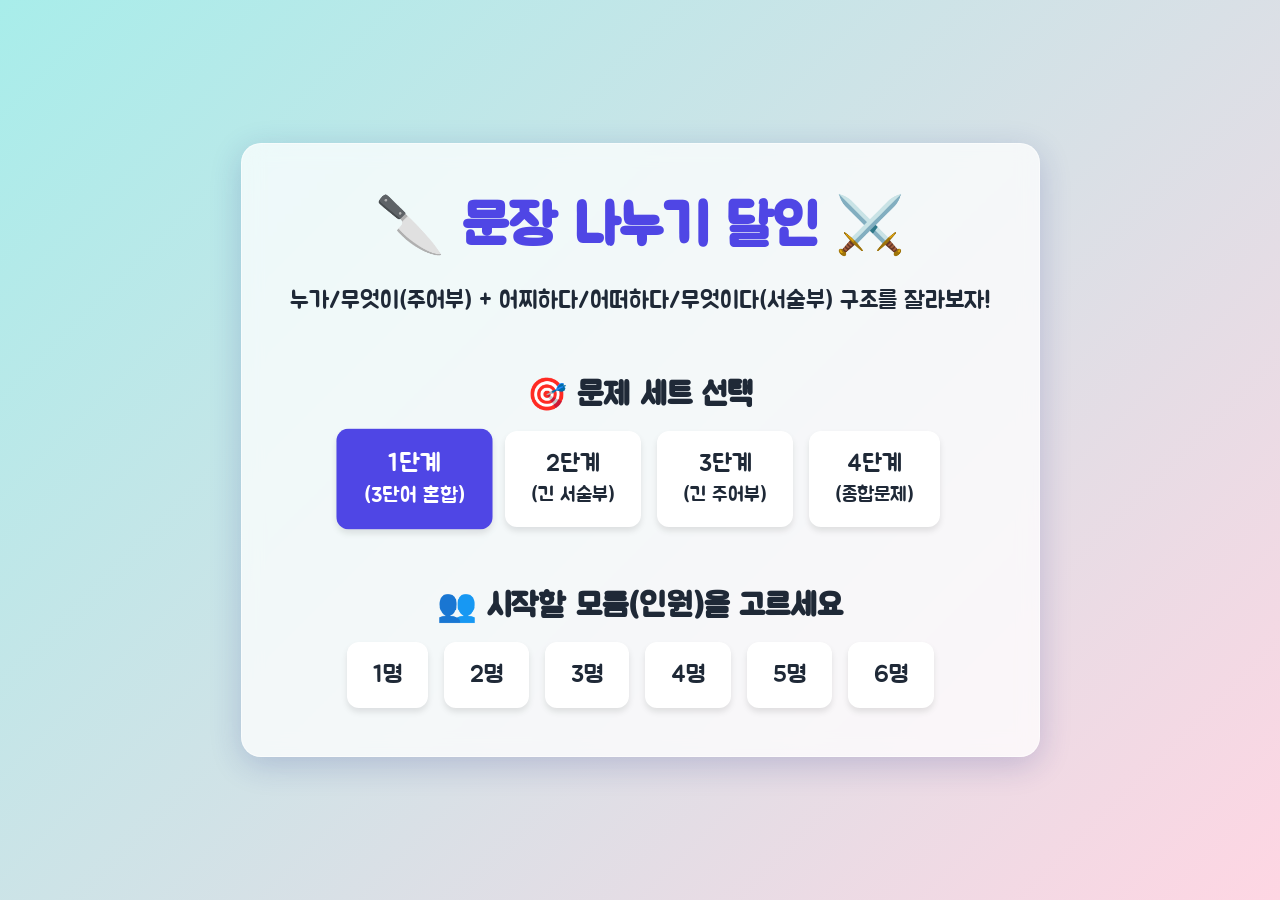
==== sentence-split-game/index.html @ d30c40f7 "Add sentence-split-game and word-game" ====
<!DOCTYPE html>
<html lang="ko">

<head>
    <meta charset="UTF-8">
    <meta name="viewport" content="width=device-width, initial-scale=1.0, maximum-scale=1.0, user-scalable=no">
    <title>문장 나누기 대결!</title>
    <link href="https://fonts.googleapis.com/css2?family=Jua&display=swap" rel="stylesheet">
    <link rel="stylesheet" href="style.css">
</head>

<body>
    <div id="start-screen" class="screen active">
        <div class="glass-panel">
            <h1>🔪 문장 나누기 달인 ⚔️</h1>
            <p>누가/무엇이(주어부) + 어찌하다/어떠하다/무엇이다(서술부) 구조를 잘라보자!</p>

            <div class="options-container">
                <div class="option-group">
                    <h2>🎯 문제 세트 선택</h2>
                    <div class="btn-group" id="level-btns">
                        <button class="level-btn active" data-level="1">1단계<br><small>(3단어 혼합)</small></button>
                        <button class="level-btn" data-level="2">2단계<br><small>(긴 서술부)</small></button>
                        <button class="level-btn" data-level="3">3단계<br><small>(긴 주어부)</small></button>
                        <button class="level-btn" data-level="4">4단계<br><small>(종합문제)</small></button>
                    </div>
                </div>

                <div class="option-group">
                    <h2>👥 시작할 모둠(인원)을 고르세요</h2>
                    <div class="btn-group" id="player-btns">
                        <button class="player-btn" data-players="1">1명</button>
                        <button class="player-btn" data-players="2">2명</button>
                        <button class="player-btn" data-players="3">3명</button>
                        <button class="player-btn" data-players="4">4명</button>
                        <button class="player-btn" data-players="5">5명</button>
                        <button class="player-btn" data-players="6">6명</button>
                    </div>
                </div>
            </div>
        </div>
    </div>

    <div id="game-screen" class="screen">
        <div class="header">
            <button id="btn-home" class="btn-small">🏠 처음으로</button>
            <div id="level-display" class="level-badge">1단계</div>
        </div>
        <div id="players-container" class="players-container"></div>
    </div>

    <div id="result-screen" class="screen">
        <div class="glass-panel result-panel">
            <h1>게임 끝! 🎉</h1>
            <h2 id="winner-text" style="font-size: 3rem; color: var(--primary);">우승: 1P</h2>
            <div id="rankings" class="rankings"></div>
            <button id="btn-restart" class="btn-large">처음으로 돌아가기</button>
        </div>
    </div>

    <script src="script.js"></script>
</body>

</html>
---- sentence-split-game/style.css ----
:root {
  --primary: #4F46E5;
  --primary-dark: #4338CA;
  --secondary: #EC4899;
  --accent: #F59E0B;
  --bg-color: #F3F4F6;
  --surface: #FFFFFF;
  --text-dark: #1F2937;
  --success: #10B981;
  --error: #EF4444;
}

* {
  box-sizing: border-box;
  font-family: 'Jua', sans-serif;
}

body, html {
  margin: 0;
  padding: 0;
  width: 100%;
  height: 100%;
  background: linear-gradient(135deg, #a8edea 0%, #fed6e3 100%);
  display: flex;
  justify-content: center;
  align-items: center;
  overflow: hidden;
  user-select: none;
}

.screen {
  position: absolute;
  top: 0; left: 0; right: 0; bottom: 0;
  display: none;
  flex-direction: column;
  justify-content: center;
  align-items: center;
}
.screen.active {
  display: flex;
}

/* Glassmorphism panel */
.glass-panel {
  background: rgba(255, 255, 255, 0.75);
  backdrop-filter: blur(10px);
  border-radius: 20px;
  padding: 3rem;
  box-shadow: 0 8px 32px rgba(31, 38, 135, 0.2);
  border: 1px solid rgba(255, 255, 255, 0.5);
  text-align: center;
  max-width: 90%;
}
.glass-panel h1 {
  font-size: 3.5rem;
  color: var(--primary);
  margin-bottom: 0.5rem;
  margin-top: 0;
}
.glass-panel p {
  font-size: 1.5rem;
  color: var(--text-dark);
  margin-bottom: 2rem;
}

.options-container {
  display: flex;
  flex-direction: column;
  gap: 2rem;
}

.option-group h2 {
  font-size: 2rem;
  margin-bottom: 1rem;
  color: var(--text-dark);
}

.btn-group {
  display: flex;
  flex-wrap: wrap;
  gap: 1rem;
  justify-content: center;
}

button {
  border: none;
  border-radius: 12px;
  cursor: pointer;
  font-size: 1.5rem;
  transition: all 0.2s;
  box-shadow: 0 4px 6px rgba(0, 0, 0, 0.1);
}
button:active {
  transform: translateY(2px);
  box-shadow: 0 2px 4px rgba(0, 0, 0, 0.1);
}

.level-btn, .player-btn {
  background: var(--surface);
  color: var(--text-dark);
  padding: 1rem 1.5rem;
  border: 2px solid transparent;
}
.level-btn.active, .player-btn:hover {
  background: var(--primary);
  color: white;
  transform: scale(1.05);
}

.header {
  position: absolute;
  top: 20px;
  left: 20px;
  right: 20px;
  display: flex;
  justify-content: space-between;
  z-index: 100;
}
.btn-small {
  padding: 0.8rem 1.2rem;
  background: white;
  color: var(--primary);
  border-radius: 10px;
  font-size: 1.2rem;
  font-weight: bold;
}
.level-badge {
  padding: 0.8rem 1.5rem;
  background: var(--accent);
  color: white;
  border-radius: 10px;
  font-size: 1.5rem;
  font-weight: bold;
}
.btn-large {
  padding: 1rem 2rem;
  background: var(--primary);
  color: white;
  font-size: 2rem;
  margin-top: 2rem;
}

/* Gameplay area */
.players-container {
  display: grid;
  width: 100%;
  height: 100%;
  padding: 80px 20px 20px 20px;
  gap: 15px;
}

.player-panel {
  background: rgba(255, 255, 255, 0.9);
  border-radius: 15px;
  display: flex;
  flex-direction: column;
  align-items: center;
  justify-content: center;
  position: relative;
  box-shadow: 0 4px 15px rgba(0,0,0,0.1);
  overflow: hidden;
}

/* Coloring for up to 6 players */
.player-panel[data-pid="1"] { border-top: 8px solid #FF595E; }
.player-panel[data-pid="2"] { border-top: 8px solid #FFCA3A; }
.player-panel[data-pid="3"] { border-top: 8px solid #8AC926; }
.player-panel[data-pid="4"] { border-top: 8px solid #1982C4; }
.player-panel[data-pid="5"] { border-top: 8px solid #6A4C93; }
.player-panel[data-pid="6"] { border-top: 8px solid #FA8072; }

.player-title {
  position: absolute;
  top: 10px;
  left: 15px;
  font-size: 2rem;
  font-weight: bold;
  color: var(--text-dark);
}

.score-display {
  position: absolute;
  top: 10px;
  right: 15px;
  font-size: 2rem;
  font-weight: bold;
  color: var(--primary);
}

.sentence-container {
  display: flex;
  flex-wrap: wrap;
  align-items: center;
  justify-content: center;
  margin: 0 1rem;
}

.word-group {
  display: inline-flex;
  align-items: center;
  gap: 5px;
  margin: 5px;
}

.word {
  font-size: 2.5rem;
  background: #f0f0f0;
  padding: 0.5rem 1rem;
  border-radius: 8px;
  position: relative;
  color: #333;
}

.slash-btn {
  background: #ffdb58;
  color: #d35400;
  width: 40px;
  height: 50px;
  display: flex;
  align-items: center;
  justify-content: center;
  border-radius: 8px;
  font-size: 2rem;
  cursor: pointer;
  box-shadow: 0 2px 4px rgba(0,0,0,0.2);
  transition: transform 0.1s;
}
.slash-btn:active {
  transform: scale(0.9);
  background: #f39c12;
}
.slash-btn:hover {
  background: #f1c40f;
}
.slash-btn.disabled {
  background: #ccc !important;
  color: #999 !important;
  cursor: not-allowed;
  pointer-events: none;
  opacity: 0.5;
  transform: none;
  box-shadow: none;
}

/* Add responsive scaling for words */
@media (max-width: 800px) {
  .word { font-size: 1.5rem; padding: 0.3rem 0.5rem; }
  .slash-btn { width: 30px; height: 40px; font-size: 1.5rem; }
  .player-title, .score-display { font-size: 1.2rem; }
  .level-btn, .player-btn { font-size: 1.2rem; padding: 0.5rem 1rem; }
  .glass-panel h1 { font-size: 2rem; }
  .glass-panel p { font-size: 1rem; }
}

.feedback {
  position: absolute;
  font-size: 10rem;
  font-weight: bold;
  opacity: 0;
  pointer-events: none;
  z-index: 10;
  transition: all 0.3s;
  top: 50%;
  left: 50%;
  transform: translate(-50%, -50%) scale(0.5);
}

.feedback.show.correct {
  color: var(--success);
  opacity: 0.9;
  transform: translate(-50%, -50%) scale(1);
}

.feedback.show.wrong {
  color: var(--error);
  opacity: 0.9;
  transform: translate(-50%, -50%) scale(1);
}

.shake {
  animation: shake 0.5s cubic-bezier(.36,.07,.19,.97) both;
}

@keyframes shake {
  10%, 90% { transform: translate3d(-1px, 0, 0); }
  20%, 80% { transform: translate3d(2px, 0, 0); }
  30%, 50%, 70% { transform: translate3d(-4px, 0, 0); }
  40%, 60% { transform: translate3d(4px, 0, 0); }
}

.result-panel {
  display: flex;
  flex-direction: column;
  gap: 15px;
}
.rankings {
  font-size: 2rem;
  text-align: left;
  margin-top: 1rem;
  background: rgba(255,255,255,0.5);
  padding: 20px;
  border-radius: 15px;
}
.rank-item {
  margin: 10px 0;
  border-bottom: 1px dashed #ccc;
  padding-bottom: 5px;
}

.height-control {
  position: absolute;
  bottom: 20px;
  width: 80%;
  display: flex;
  flex-direction: column;
  align-items: center;
  background: rgba(0, 0, 0, 0.05);
  padding: 10px;
  border-radius: 10px;
}

.height-slider {
  width: 100%;
  height: 15px;
  border-radius: 10px;
  -webkit-appearance: none;
  appearance: none;
  background: #fff;
  outline: none;
  border: 1px solid #ddd;
  box-shadow: inset 0 1px 3px rgba(0,0,0,0.1);
}

.height-slider::-webkit-slider-thumb {
  -webkit-appearance: none;
  appearance: none;
  width: 35px;
  height: 35px;
  border-radius: 50%;
  background: var(--primary);
  cursor: pointer;
  box-shadow: 0 2px 5px rgba(0,0,0,0.3);
}
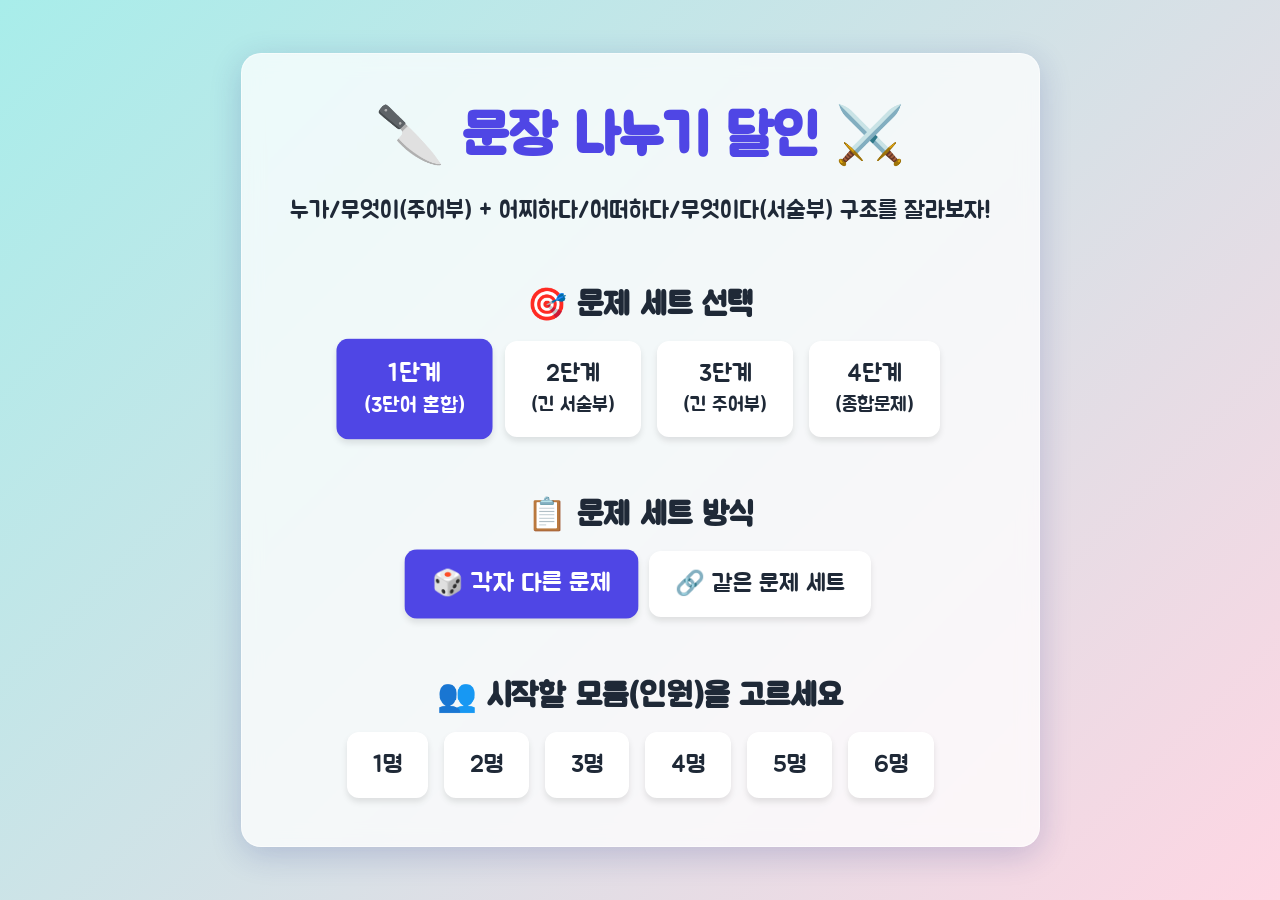
==== commit db38c494: "feat: 멀티터치 동시 입력 지원, 핀치줌 차단, 효과음, 문제세트 옵션, 마지막 플레이어 완주 후 종료" ====
--- a/sentence-split-game/index.html
+++ b/sentence-split-game/index.html
@@ -3,7 +3,7 @@
 
 <head>
     <meta charset="UTF-8">
-    <meta name="viewport" content="width=device-width, initial-scale=1.0, maximum-scale=1.0, user-scalable=no">
+    <meta name="viewport" content="width=device-width, initial-scale=1.0, minimum-scale=1.0, maximum-scale=1.0, user-scalable=no">
     <title>문장 나누기 대결!</title>
     <link href="https://fonts.googleapis.com/css2?family=Jua&display=swap" rel="stylesheet">
     <link rel="stylesheet" href="style.css">
@@ -23,6 +23,14 @@
                         <button class="level-btn" data-level="2">2단계<br><small>(긴 서술부)</small></button>
                         <button class="level-btn" data-level="3">3단계<br><small>(긴 주어부)</small></button>
                         <button class="level-btn" data-level="4">4단계<br><small>(종합문제)</small></button>
+                    </div>
+                </div>
+
+                <div class="option-group">
+                    <h2>📋 문제 세트 방식</h2>
+                    <div class="btn-group" id="same-set-btns">
+                        <button class="same-set-btn active" data-same="false">🎲 각자 다른 문제</button>
+                        <button class="same-set-btn" data-same="true">🔗 같은 문제 세트</button>
                     </div>
                 </div>
 
--- a/sentence-split-game/style.css
+++ b/sentence-split-game/style.css
@@ -13,6 +13,8 @@
 * {
   box-sizing: border-box;
   font-family: 'Jua', sans-serif;
+  /* 핀치 줌/더블탭 줌 방지 (브라우저 레벨) — JS 터치 이벤트 간섭 없음 */
+  touch-action: manipulation;
 }
 
 body, html {
@@ -26,6 +28,7 @@
   align-items: center;
   overflow: hidden;
   user-select: none;
+  touch-action: manipulation;
 }
 
 .screen {
@@ -95,16 +98,20 @@
   box-shadow: 0 2px 4px rgba(0, 0, 0, 0.1);
 }
 
-.level-btn, .player-btn {
+.level-btn, .player-btn, .same-set-btn {
   background: var(--surface);
   color: var(--text-dark);
   padding: 1rem 1.5rem;
   border: 2px solid transparent;
 }
-.level-btn.active, .player-btn:hover {
+.level-btn.active, .player-btn:hover, .same-set-btn.active {
   background: var(--primary);
   color: white;
   transform: scale(1.05);
+}
+.same-set-btn {
+  font-size: 1.5rem;
+  min-width: 200px;
 }
 
 .header {
